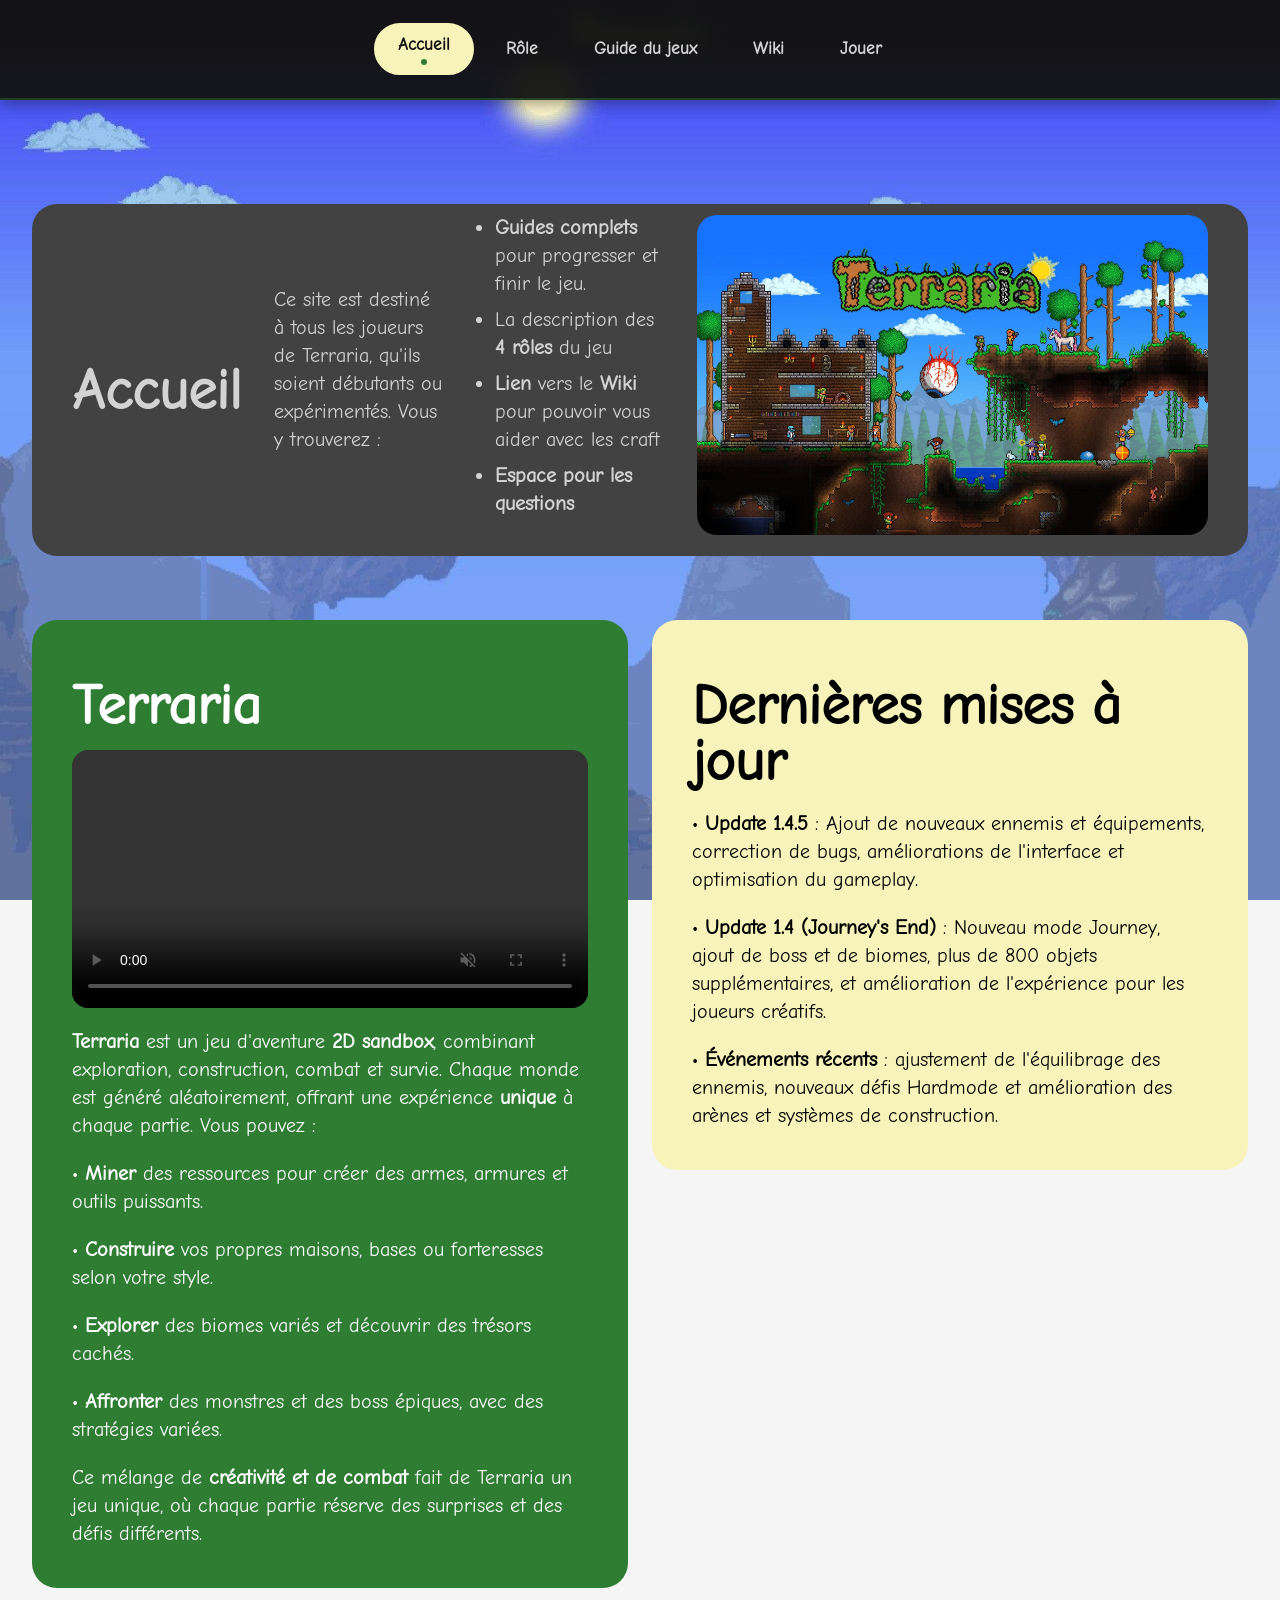
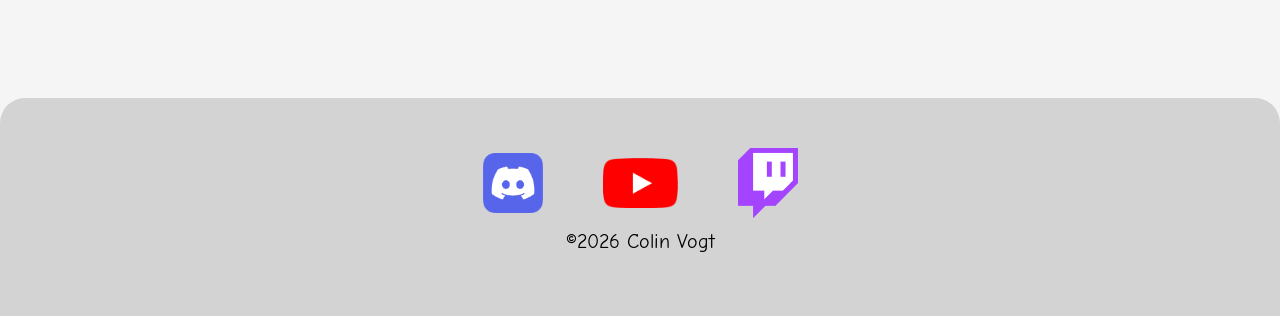
==== index.html @ 265a46be "Fini le site web" ====
<!DOCTYPE html>
<html lang="fr">
<head>
    <meta charset="UTF-8">
    <meta name="viewport" content="width=device-width, initial-scale=1.0">
    <title>Terraria | Fandom</title>
    <meta name="author" content="Colin Vogt">
    <meta name="description" content="Guide complet de Terraria.">
    <link rel="stylesheet" href="css/normalize.css"/>
    <link rel="stylesheet" href="css/main.css"/>
    <link rel="stylesheet" href="css/responsive.css"/>
    <link rel="apple-touch-icon" sizes="180x180" href="/img/apple-touch-icon.png">
    <link rel="icon" type="image/png" sizes="32x32" href="/img/favicon-32x32.png">
    <link rel="icon" type="image/png" sizes="16x16" href="/img/favicon-16x16.png">
    <link rel="manifest" href="./site.webmanifest">
</head>
<body class="Page-accueil">

<header>
    <img src="./img/HD-Terraria-Logo.webp" alt="Logo de Terraria" class="Logo" height="80px"/>
</header>

<main>

    <!-- Section Accueil -->
    <div class="Box-gris-foncee">
        <div class="introduction">
            <h1>Accueil</h1>
            <p>Ce site est destiné à tous les joueurs de Terraria, qu'ils soient débutants ou expérimentés.
                Vous y trouverez :</p>
            <ul>
                <li><strong>Guides complets</strong> pour progresser et finir le jeu.</li>
                <li>La description des <strong>4 rôles</strong> du jeu</li>
                <li><strong>Lien</strong> vers le <strong>Wiki</strong> pour pouvoir vous aider avec les craft</li>
                <li><strong>Espace pour les questions</strong></li>
            </ul>
            <img src="img/Terarria.jpg" alt="Bannière Terraria"/>
        </div>
    </div>

    <!-- Section Terraria intro -->
    <div class="Box-verte">
        <div class="Description">
            <h1>Terraria</h1>

            <div class="video-placeholder">
                <video autoplay muted loop playsinline controls>
                    <source src="/Video/Gameplay-Terraria.mp4" type="video/mp4"/>
                </video>
            </div>

            <p><strong>Terraria</strong> est un jeu d'aventure <strong>2D sandbox</strong>, combinant exploration,
                construction, combat et survie. Chaque monde est généré aléatoirement, offrant une expérience
                <strong>unique</strong> à chaque partie. Vous pouvez :</p>

            <p>• <strong>Miner</strong> des ressources pour créer des armes, armures et outils puissants.</p>
            <p>• <strong>Construire</strong> vos propres maisons, bases ou forteresses selon votre style.</p>
            <p>• <strong>Explorer</strong> des biomes variés et découvrir des trésors cachés.</p>
            <p>• <strong>Affronter</strong> des monstres et des boss épiques, avec des stratégies variées.</p>

            <p>Ce mélange de <strong>créativité et de combat</strong> fait de Terraria un jeu unique,
                où chaque partie réserve des surprises et des défis différents.</p>
        </div>
    </div>

    <!-- Section Mises à jour -->
    <div class="Box-jaune">
        <div class="Mise-a-jour">
            <h1>Dernières mises à jour</h1>
            <p>• <strong>Update 1.4.5</strong> : Ajout de nouveaux ennemis et équipements, correction de bugs,
                améliorations de l'interface et optimisation du gameplay.</p>
            <p>• <strong>Update 1.4 (Journey's End)</strong> : Nouveau mode Journey, ajout de boss et de biomes,
                plus de 800 objets supplémentaires, et amélioration de l'expérience pour les joueurs créatifs.</p>
            <p>• <strong>Événements récents</strong> : ajustement de l'équilibrage des ennemis, nouveaux défis
                Hardmode et amélioration des arènes et systèmes de construction.</p>
        </div>
    </div>

</main>

<footer>
    <nav class="reseau-sociaux">
        <a href="https://discord.gg/MsZWSTrvD7" target="_blank" rel="noopener noreferrer">
            <img src="./img/logo_discord.png" alt="Logo de discord" width="60" height="60"/>
        </a>
        <a href="https://www.youtube.com/@Colpome" target="_blank" rel="noopener noreferrer">
            <img src="./img/Logo_youtube.png" alt="Logo de Youtube" width="75" height="50"/>
        </a>
        <a href="https://www.twitch.tv/colpome" target="_blank" rel="noopener noreferrer">
            <img src="./img/Logo_twitch.png" alt="Logo de Twitch" width="60" height="70"/>
        </a>
    </nav>
    &copy;2026 Colin Vogt
</footer>

<!-- Checkbox cachée qui contrôle le menu -->
<input type="checkbox" id="toggle-menu"/>

<!-- Cercle avec l'arbre = label cliquable -->
<label for="toggle-menu" class="cercle-fixe">
    <img src="./img/Arbre_Terraria.png" alt="Ouvrir le menu de navigation"/>
</label>

<!-- Menu -->
<nav class="menu-flottant">
    <a href="index.html" class="menu-btn actif">Accueil</a>
    <a href="role.html" class="menu-btn">Rôle</a>
    <a href="intro_guide.html" class="menu-btn">Guide du jeux</a>
    <a href="https://terraria.wiki.gg/" class="menu-btn" target="_blank" rel="noopener noreferrer">Wiki</a>
    <a href="https://store.steampowered.com/app/105600/Terraria/" class="menu-btn" target="_blank" rel="noopener noreferrer">Jouer</a>
</nav>

</body>
</html>
---- css/main.css ----
/* ========================================
   FONTS
   ======================================== */

@font-face {
    font-display: swap;
    font-family: 'Comic Neue';
    font-style: normal;
    font-weight: 400;
    src: url('../fonts/comic-neue-v9-latin-regular.woff2') format('woff2');
}

/********** RESET & BASE **********/

* {
    box-sizing: border-box;
}

body {
    font-family: 'Comic Neue', 'Comic Sans MS', cursive;
    font-weight: 400;
    font-size: 18px;
    line-height: 1.4;
    color: #FFFFFF;
    background-color: whitesmoke;
    max-width: calc(100% - 23px);
    margin: auto;
    background-image: url("../img/terraria-biome-background-h1bm9hfi6el9yrfu.jpg");
    background-position: top;
    background-repeat: no-repeat;
    background-size: cover;
    background-attachment: fixed;
}

a {
    color: #FFFFFF;
    text-decoration: none;
    padding: 0;
    margin: 0;
}

a:hover {
    color: #424242;
}

/********** HEADER - centré **********/

header {
    position: fixed;
    top: 0;
    left: 0;
    width: 100%;
    display: flex;
    justify-content: center;
    z-index: 900;
    pointer-events: none;
}

header img {
    height: 80px;
    width: auto;
    pointer-events: all;
}

/********** BOXES - STYLES COMMUNS **********/

.Box-gris-foncee,
.Box-gris-claire,
.Box-verte,
.Box-jaune,
.Box-violet,
.Box-noir {
    border-radius: 25px;
    padding: 0 40px 20px;
    margin: 20px 0;
}

.Box-gris-foncee h1,
.Box-gris-claire h1,
.Box-verte h1,
.Box-jaune h1,
.Box-violet h1,
.Box-noir h1 {
    padding-top: 20px;
    font-size: 48px;
    font-weight: 700;
    line-height: 1;
    margin-bottom: 16px;
}

.Box-gris-foncee h2,
.Box-gris-claire h2,
.Box-verte h2,
.Box-jaune h2,
.Box-violet h2,
.Box-noir h2 {
    padding-top: 20px;
    font-size: 36px;
    font-weight: 700;
    line-height: 1;
    margin-bottom: 16px;
}

.Box-gris-foncee h3,
.Box-gris-claire h3,
.Box-verte h3,
.Box-jaune h3,
.Box-violet h3,
.Box-noir h3 {
    padding-top: 14px;
    font-size: 24px;
    font-weight: 700;
    line-height: 1;
    margin-bottom: 10px;
}

.Box-gris-foncee ul,
.Box-gris-claire ul,
.Box-verte ul,
.Box-jaune ul,
.Box-violet ul,
.Box-noir ul {
    padding-left: 20px;
    margin: 10px 0;
}

.Box-gris-foncee ol,
.Box-gris-claire ol,
.Box-verte ol,
.Box-jaune ol,
.Box-violet ol,
.Box-noir ol {
    padding-left: 20px;
    margin: 10px 0;
}

.Box-gris-foncee li,
.Box-gris-claire li,
.Box-verte li,
.Box-jaune li,
.Box-violet li,
.Box-noir li {
    margin-bottom: 8px;
}

/********** BOXES - COULEURS **********/

.Box-gris-foncee {
    background-color: #424242;
    color: #D3D3D3;
    margin-top: 110px;
}

.Box-gris-foncee img:not(.boss-icon):not(.liste-boss img) {
    display: block;
    max-width: 100%;
    width: 100%;
    height: auto;
    border-radius: 15px;
    margin-top: 10px;
}

.Box-gris-claire {
    background-color: #D3D3D3;
    color: #000000;
}

.Box-verte {
    background-color: #2E7D32;
    color: #FFFFFF;
}

.Box-verte video {
    max-width: 100%;
    width: 100%;
    border-radius: 12px;
}

.Box-jaune {
    background-color: #F7F3BB;
    color: #000000;
}

.Box-violet {
    background-color: #6A1B9A;
    color: #FFFFFF;
}

.Box-noir {
    background-color: #111111;
    color: #D3D3D3;
}

/********** VIDEO PLACEHOLDER **********/

.video-placeholder {
    border-radius: 12px;
    display: flex;
    align-items: center;
    justify-content: center;
    margin: 16px 0;
}

.video-placeholder p {
    font-size: 36px;
    font-weight: 700;
    color: #111;
}

/********** BOUTON PASSER À LA SUITE **********/

.btn-suite {
    display: block;
    background-color: #2E7D32;
    color: #fff ;
    font-family: 'Comic Neue', 'Comic Sans MS', cursive;
    font-size: 28px;
    font-weight: 700;
    text-align: center;
    text-decoration: none;
    padding: 20px 30px;
    border-radius: 20px;
    margin: 20px auto 10px;
    width: 100%;
    line-height: 1.3;
    box-shadow: 3px 3px 8px rgba(0,0,0,0.3);
    transition: background-color 0.2s ease, transform 0.1s ease;
}

.btn-suite:hover {
    background-color: #1b5e20;
    color: #fff ;
    transform: scale(1.02);
}

/********** TABLEAU GUIDE **********/

.tableau-guide {
    width: 100%;
    border-collapse: collapse;
    margin-top: 16px;
    font-size: 16px;
}

.tableau-guide th {
    background-color: #9E8A00;
    color: #fff;
    padding: 10px 14px;
    text-align: left;
    font-weight: 700;
    border: 1px solid #7a6a00;
}

.tableau-guide td {
    padding: 0;
    border: 1px solid #ccc;
    background-color: rgba(255,255,255,0.6);
    color: #111;
}

.tableau-guide tr:nth-child(even) td {
    background-color: rgba(255,255,240,0.8);
}

.tableau-guide td a {
    display: block;
    padding: 10px 14px;
    color: #111;
    text-decoration: none;
    width: 100%;
    height: 100%;
    transition: background-color 0.2s ease, color 0.2s ease;
}

.tableau-guide td a:hover {
    background-color: #2E7D32;
    color: #fff;
    font-weight: 700;
}

.tableau-guide td:last-child {
    padding: 10px 14px;
}

/********** BOXES ROLES - bannière image + titre superposé **********/

.Box-role {
    border-radius: 25px;
    margin: 20px 0;
    overflow: hidden;
}

.Box-role__banniere {
    position: relative;
    width: 100%;
    height: 160px;
}

.Box-role__img {
    width: 100%;
    height: 100%;
    object-fit: cover;
    display: block;
}

.Box-role__titre {
    position: absolute;
    top: 50%;
    left: 50%;
    transform: translate(-50%, -50%);
    font-family: 'Comic Neue', 'Comic Sans MS', cursive;
    font-size: 48px;
    font-weight: 700;
    line-height: 1;
    margin: 0;
    text-align: center;
    white-space: nowrap;
    color: #fff;
    text-shadow:
            -2px -2px 0 #000,
            2px -2px 0 #000,
            -2px  2px 0 #000,
            2px  2px 0 #000,
            0px  3px 8px rgba(0,0,0,0.7);
}

.Box-role__contenu {
    padding: 20px 30px 24px;
}

.Box-role__contenu p {
    margin-bottom: 12px;
}

.Box-role__contenu ul {
    padding-left: 20px;
    margin: 10px 0 12px;
}

.Box-role__contenu li {
    margin-bottom: 6px;
}

.Box-role--jaune { background-color: #F7F3BB; color: #000; }
.Box-role--violet { background-color: #3a006f; color: #fff; }
.Box-role--vert { background-color: #2E7D32; color: #fff; }
.Box-role--gris { background-color: #424242; color: #D3D3D3; }

/********** BOSS HEADER - titre + icône côte à côte **********/

.boss-header {
    display: flex;
    align-items: center;
    gap: 12px;
    flex-wrap: wrap;
    padding-top: 20px;
    margin-bottom: 16px;
}

.boss-header h2 {
    padding-top: 0;
    margin-bottom: 0;
    flex: 1;
}

.boss-icon {
    width: 36px;
    height: 36px;
    object-fit: contain;
    flex-shrink: 0;
    image-rendering: pixelated;
}

/********** LISTE DES BOSS avec icônes **********/

.liste-boss {
    list-style: none;
    padding-left: 0;
}

.liste-boss li {
    margin-bottom: 10px;
}

.liste-boss a {
    display: flex;
    align-items: center;
    gap: 10px;
    color: #D3D3D3;
    font-style: italic;
    font-size: 18px;
    text-decoration: none;
    transition: color 0.2s ease;
}

.liste-boss a:hover {
    color: #2E7D32 ;
    font-weight: 700;
}

.liste-boss img {
    width: 24px;
    height: 24px;
    object-fit: contain;
    flex-shrink: 0;
    image-rendering: pixelated;
}

/********** FOOTER **********/

footer {
    text-align: center;
    display: block;
    background-color: #D3D3D3;
    color: #000000;
    padding: 20px 30px 200px;
    margin: 30px 0 0;
    border-radius: 25px 25px 0 0;
}

footer .reseau-sociaux {
    display: flex;
    justify-content: space-between;
    padding: 20px 0 10px;
    width: 100%;
}

/********** MENU CSS PUR - checkbox cachée **********/

#toggle-menu {
    display: none;
}

.cercle-fixe {
    position: fixed;
    bottom: 80px;
    left: 50%;
    transform: translateX(-50%);
    width: 100px;
    height: 100px;
    background-color: white;
    border-radius: 50%;
    display: flex;
    border: 3px solid #000000;
    justify-content: center;
    align-items: flex-start;
    padding-top: 8px;
    box-shadow: 0 2px 6px rgba(0,0,0,0.3);
    z-index: 2000;
    cursor: pointer;
    transition: border-color 0.2s ease, box-shadow 0.2s ease;
}

.cercle-fixe:hover {
    box-shadow: 0 4px 12px rgba(0,0,0,0.4);
}

#toggle-menu:checked ~ .cercle-fixe {
    border-color: #2E7D32;
    box-shadow: 0 0 0 4px rgba(46,125,50,0.3);
}

.cercle-fixe img {
    width: 80px;
    height: 80px;
    object-fit: contain;
}

.menu-flottant {
    position: fixed;
    top: 0;
    left: 0;
    width: 100vw;
    height: 100vh;
    background-color: transparent;
    display: flex;
    flex-direction: column;
    justify-content: flex-start;
    align-items: center;
    gap: 12px;
    padding: 100px 20px 20px;
    z-index: 1500;
    transform: translateY(-100%);
    transition: transform 0.4s ease;
    pointer-events: none;
}

#toggle-menu:checked ~ .menu-flottant {
    transform: translateY(0);
    pointer-events: all;
}

/********** BOUTONS DU MENU **********/

.menu-btn {
    display: block;
    background-color: #D3D3D3;
    color: #111 ;
    font-family: 'Comic Neue', 'Comic Sans MS', cursive;
    font-size: 34px;
    font-weight: 700;
    text-decoration: none;
    padding: 26px 0;
    border-radius: 50px;
    border: 2px solid #555;
    box-shadow: 3px 3px 8px rgba(0,0,0,0.3);
    white-space: nowrap;
    transition: background-color 0.2s ease, transform 0.1s ease;
    width: 100%;
    text-align: center;
}

.menu-btn:hover {
    background-color: #2E7D32;
    color: #fff;
    transform: scale(1.02);
}

.menu-btn.actif {
    background-color: #F7F3BB;
    color: #111;
    border-color: #111;
}
---- css/responsive.css ----
/* =============================================
   RESPONSIVE.CSS
   Breakpoints : tablette (768px+) | desktop (1024px+)
   ============================================= */


/********** TABLETTE — 768px à 1023px **********/

@media (min-width: 768px) and (max-width: 1023px) {

    body {
        font-size: 19px;
    }

    header img {
        height: 95px;
    }

    /* Mise en page deux colonnes avec flexbox */
    main {
        display: flex;
        flex-wrap: wrap;
        gap: 16px;
        padding: 0 16px;
        align-items: flex-start;
    }

    /* Toutes les boxes prennent ~50% de la largeur (2 colonnes) */
    main > .Box-gris-foncee,
    main > .Box-gris-claire,
    main > .Box-verte,
    main > .Box-jaune,
    main > .Box-violet,
    main > .Box-noir {
        flex: 1 1 calc(50% - 8px);
        min-width: 280px;
    }

    /* Première et dernière box toujours pleine largeur */
    main > *:first-child,
    main > *:last-child {
        flex: 1 1 100%;
    }

    /* Box avec bouton "suite" en pleine largeur */
    .Box-jaune:has(.btn-suite),
    .Box-gris-claire:has(.btn-suite),
    .Box-verte:has(.btn-suite) {
        flex: 1 1 100%;
    }

    /* Bouton retour accueil */
    main > a.btn-suite {
        flex: 1 1 100%;
    }

    /* Menu mobile : boutons un peu plus petits */
    .menu-btn {
        font-size: 28px;
    }

    /* Cercle de navigation : jaune si la page actuelle est dans le menu */
    .menu-flottant:has(.menu-btn.actif) ~ .cercle-fixe,
    #toggle-menu:checked ~ .cercle-fixe {
        border-color: #F7F3BB;
        box-shadow: 0 0 0 4px rgba(247, 243, 187, 0.4);
    }

}


/********** DESKTOP — 1024px et plus **********/

@media (min-width: 1024px) {

    /********** BASE & BODY **********/

    body {
        max-width: 1280px;
        margin: 0 auto;
        font-size: 20px;
    }


    /********** HEADER **********/

    header {
        background: linear-gradient(to bottom, rgba(0, 0, 0, 0.7) 60%, transparent);
        padding: 8px 0 20px;
    }

    header img {
        height: 50px;
    }


    /********** NAVIGATION — masquer le menu mobile **********/

    /* On cache l'interrupteur checkbox et le cercle cliquable */
    #toggle-menu {
        display: none;
    }

    .cercle-fixe {
        display: none;
    }


    /********** NAVBAR DESKTOP **********/

    /* Le menu mobile devient une vraie barre de navigation fixe en haut */
    .menu-flottant {
        display: flex;
        position: fixed;
        top: 0;
        left: 0;
        width: 100%;
        height: 100px;
        background-color: rgba(20, 20, 20, 0.96);
        backdrop-filter: blur(8px);
        flex-direction: row;
        justify-content: center;
        align-items: center;
        gap: 8px;
        padding: 0 40px;
        transform: none;
        pointer-events: all;
        z-index: 2000;
        border-bottom: 2px solid rgba(46, 125, 50, 0.4);
        box-shadow: 0 2px 16px rgba(0, 0, 0, 0.45);
    }

    /* Espace réservé pour ne pas que le contenu passe sous la navbar */
    body::before {
        content: '';
        display: block;
        height: 70px;
    }


    /********** BOUTONS DE LA NAVBAR **********/

    .menu-btn {
        font-size: 17px;
        padding: 8px 22px;
        border-radius: 30px;
        border: 2px solid transparent;
        width: auto;
        min-width: unset;
        white-space: nowrap;
        background-color: transparent;
        color: #D3D3D3;
        box-shadow: none;
        transition: background-color 0.2s ease, color 0.2s ease, border-color 0.2s ease;
    }

    .menu-btn:hover {
        background-color: #2E7D32;
        color: #fff;
        transform: none;
        border-color: #2E7D32;
    }

    /* Page actuellement visitée : fond jaune clair */
    .menu-btn.actif {
        background-color: #F7F3BB;
        color: #111;
        border-color: #F7F3BB;
    }

    /* Petit point lumineux sous le bouton actif */
    .menu-btn.actif::after {
        content: '';
        display: block;
        width: 6px;
        height: 6px;
        background-color: #2E7D32;
        border-radius: 50%;
        margin: 3px auto 0;
    }


    /********** MAIN — MISE EN PAGE FLEXBOX **********/

    main {
        display: flex;
        flex-wrap: wrap;
        gap: 24px;
        padding: 24px 32px 60px;
        align-items: flex-start;
        margin-top: 0;
    }

    /* Toutes les boxes : deux colonnes égales par défaut */
    main > .Box-gris-foncee,
    main > .Box-gris-claire,
    main > .Box-verte,
    main > .Box-jaune,
    main > .Box-violet,
    main > .Box-noir {
        flex: 1 1 calc(50% - 12px);
        min-width: 300px;
    }

    /* Première box toujours pleine largeur */
    main > *:first-child {
        flex: 1 1 100%;
    }

    /* Box avec bouton "suite" ou "retour" en pleine largeur */
    .Box-jaune:has(.btn-suite),
    .Box-gris-claire:has(.btn-suite),
    .Box-verte:has(.btn-suite) {
        flex: 1 1 100%;
    }

    /* Box avec le tableau guide : pleine largeur */
    .Box-jaune:has(.tableau-guide) {
        flex: 1 1 100%;
    }

    /* Bouton retour accueil (lien direct dans le main) */
    main > a.btn-suite {
        flex: 1 1 100%;
        max-width: 500px;
        margin: 0 auto 20px;
    }


    /********** BOUTON "PASSER À LA SUITE" **********/

    .btn-suite {
        display: block;
        max-width: 500px;
        margin: 20px auto 10px;
        font-size: 32px;
        padding: 24px 60px;
    }


    /********** BOXES — TAILLE DE TEXTE DESKTOP **********/

    .Box-gris-foncee h1,
    .Box-gris-claire h1,
    .Box-verte h1,
    .Box-jaune h1,
    .Box-violet h1,
    .Box-noir h1 {
        font-size: 56px;
    }

    .Box-gris-foncee h2,
    .Box-gris-claire h2,
    .Box-verte h2,
    .Box-jaune h2,
    .Box-violet h2,
    .Box-noir h2 {
        font-size: 40px;
    }

    .Box-gris-foncee h3,
    .Box-gris-claire h3,
    .Box-verte h3,
    .Box-jaune h3,
    .Box-violet h3,
    .Box-noir h3 {
        font-size: 28px;
    }


    /********** BOX RÔLES **********/

    .Box-role {
        flex: 1 1 calc(50% - 12px);
        min-width: 280px;
        margin: 0;
    }

    .Box-role__banniere {
        height: 200px;
    }

    .Box-role__titre {
        font-size: 56px;
    }


    /********** TABLEAU GUIDE **********/

    .tableau-guide {
        font-size: 18px;
    }

    .tableau-guide th,
    .tableau-guide td {
        padding: 14px 20px;
    }


    /********** BOSS — ICÔNES ET LISTE **********/

    .boss-icon {
        width: 48px;
        height: 48px;
    }

    .liste-boss img {
        width: 32px;
        height: 32px;
    }

    .liste-boss a {
        font-size: 20px;
        gap: 14px;
    }


    /********** VIDÉO **********/

    .Box-verte video {
        border-radius: 16px;
    }


    /********** FOOTER **********/

    footer {
        flex: 1 1 100%;
        border-radius: 25px 25px 0 0;
        padding: 30px 60px 60px;
    }

    footer .reseau-sociaux {
        justify-content: center;
        gap: 60px;
    }

    footer .reseau-sociaux a {
        display: flex;
        align-items: center;
    }


    /********** PAGE ACCUEIL — intro + image côte à côte **********/

    .Page-accueil main > .Box-gris-foncee:first-child .introduction {
        display: flex;
        flex-direction: row;
        gap: 30px;
        align-items: center;
    }

    /* Le texte prend l'espace disponible */
    .Page-accueil main > .Box-gris-foncee:first-child .introduction > *:not(img) {
        flex: 1;
    }

    /* L'image occupe la moitié de la box */
    .Page-accueil main > .Box-gris-foncee:first-child .introduction img {
        flex: 0 0 45%;
        max-width: 45%;
        border-radius: 20px;
        height: auto;
        object-fit: cover;
        order: 2;
    }


    /********** PAGE GUIDE — intro centrée **********/

    .Page-guide main > .Box-gris-foncee:first-child .introduction {
        max-width: 800px;
        margin: 0 auto;
    }


    /********** SCROLLBAR PERSONNALISÉE **********/

    ::-webkit-scrollbar {
        width: 10px;
    }

    ::-webkit-scrollbar-track {
        background: #1a1a1a;
    }

    ::-webkit-scrollbar-thumb {
        background: #2E7D32;
        border-radius: 5px;
    }

    ::-webkit-scrollbar-thumb:hover {
        background: #1b5e20;
    }

}
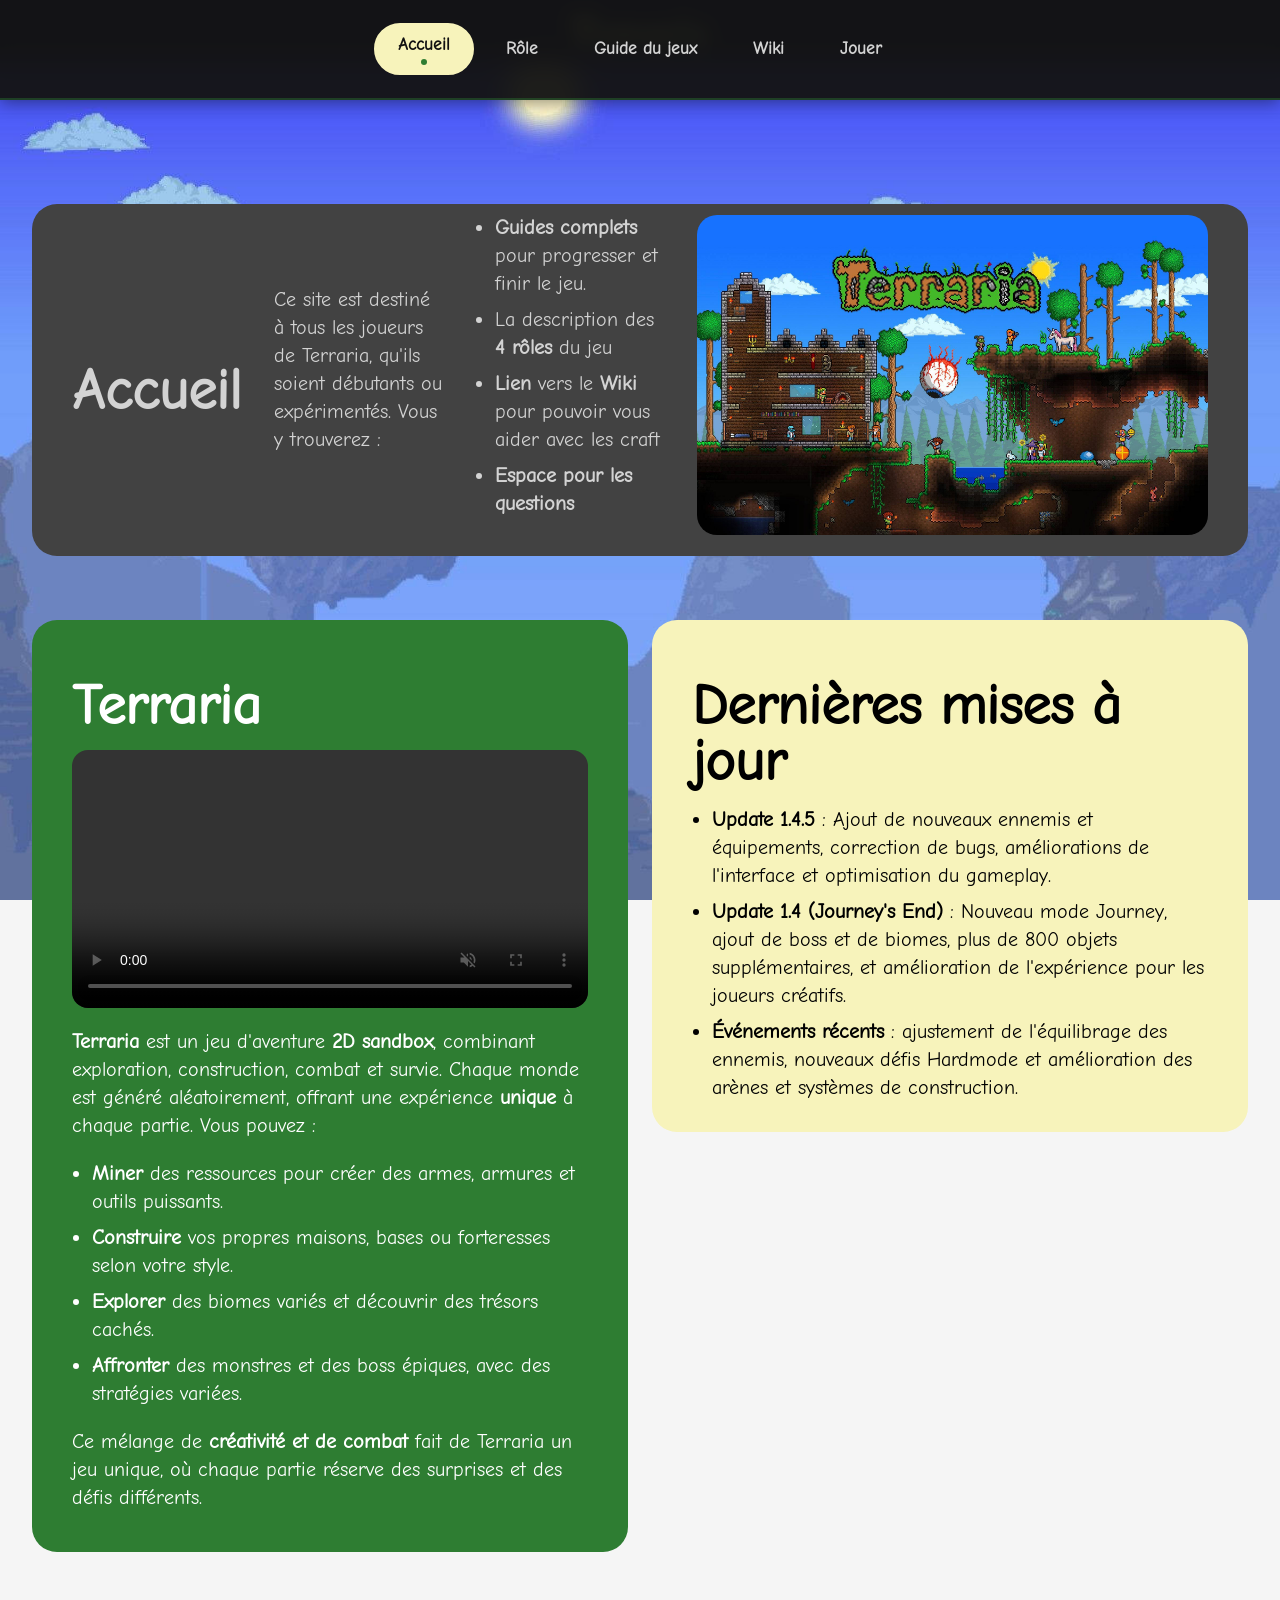
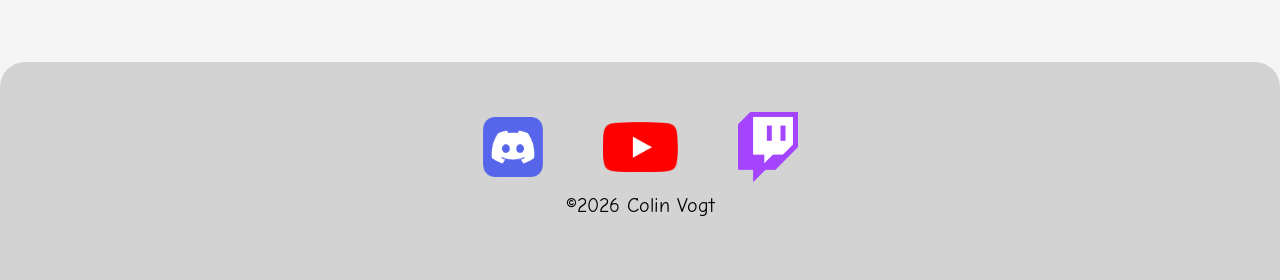
==== commit f1f9fdd7: "Modifier quelques erreurs dans le code" ====
--- a/index.html
+++ b/index.html
@@ -1,14 +1,20 @@
 <!DOCTYPE html>
 <html lang="fr">
 <head>
+    <!-- charset -->
     <meta charset="UTF-8">
+    <!-- viewport -->
     <meta name="viewport" content="width=device-width, initial-scale=1.0">
     <title>Terraria | Fandom</title>
+    <!-- auteur -->
     <meta name="author" content="Colin Vogt">
+    <!-- description -->
     <meta name="description" content="Guide complet de Terraria.">
+    <!-- feuilles de style -->
     <link rel="stylesheet" href="css/normalize.css"/>
     <link rel="stylesheet" href="css/main.css"/>
     <link rel="stylesheet" href="css/responsive.css"/>
+    <!-- favicon -->
     <link rel="apple-touch-icon" sizes="180x180" href="/img/apple-touch-icon.png">
     <link rel="icon" type="image/png" sizes="32x32" href="/img/favicon-32x32.png">
     <link rel="icon" type="image/png" sizes="16x16" href="/img/favicon-16x16.png">
@@ -16,33 +22,47 @@
 </head>
 <body class="Page-accueil">
 
+<!-- header -->
 <header>
     <img src="./img/HD-Terraria-Logo.webp" alt="Logo de Terraria" class="Logo" height="80px"/>
 </header>
 
+<!-- main -->
 <main>
 
-    <!-- Section Accueil -->
+
     <div class="Box-gris-foncee">
+        <!-- introduction -->
         <div class="introduction">
             <h1>Accueil</h1>
             <p>Ce site est destiné à tous les joueurs de Terraria, qu'ils soient débutants ou expérimentés.
                 Vous y trouverez :</p>
+
             <ul>
-                <li><strong>Guides complets</strong> pour progresser et finir le jeu.</li>
-                <li>La description des <strong>4 rôles</strong> du jeu</li>
-                <li><strong>Lien</strong> vers le <strong>Wiki</strong> pour pouvoir vous aider avec les craft</li>
-                <li><strong>Espace pour les questions</strong></li>
+                <li>
+                    <strong>Guides complets</strong> pour progresser et finir le jeu.
+                </li>
+                <li>
+                    La description des <strong>4 rôles</strong> du jeu
+                </li>
+                <li>
+                    <strong>Lien</strong> vers le <strong>Wiki</strong> pour pouvoir vous aider avec les craft
+                </li>
+                <li>
+                    <strong>Espace pour les questions</strong>
+                </li>
             </ul>
             <img src="img/Terarria.jpg" alt="Bannière Terraria"/>
         </div>
     </div>
 
-    <!-- Section Terraria intro -->
+
     <div class="Box-verte">
+        <!-- description terraria -->
         <div class="Description">
             <h1>Terraria</h1>
 
+            <!-- vidéo gameplay -->
             <div class="video-placeholder">
                 <video autoplay muted loop playsinline controls>
                     <source src="/Video/Gameplay-Terraria.mp4" type="video/mp4"/>
@@ -53,32 +73,54 @@
                 construction, combat et survie. Chaque monde est généré aléatoirement, offrant une expérience
                 <strong>unique</strong> à chaque partie. Vous pouvez :</p>
 
-            <p>• <strong>Miner</strong> des ressources pour créer des armes, armures et outils puissants.</p>
-            <p>• <strong>Construire</strong> vos propres maisons, bases ou forteresses selon votre style.</p>
-            <p>• <strong>Explorer</strong> des biomes variés et découvrir des trésors cachés.</p>
-            <p>• <strong>Affronter</strong> des monstres et des boss épiques, avec des stratégies variées.</p>
+            <ul>
+                <li>
+                    <strong>Miner</strong> des ressources pour créer des armes, armures et outils puissants.
+                </li>
+                <li>
+                    <strong>Construire</strong> vos propres maisons, bases ou forteresses selon votre style.
+                </li>
+                <li>
+                    <strong>Explorer</strong> des biomes variés et découvrir des trésors cachés.
+                </li>
+                <li>
+                    <strong>Affronter</strong> des monstres et des boss épiques, avec des stratégies variées.
+                </li>
+            </ul>
+
 
             <p>Ce mélange de <strong>créativité et de combat</strong> fait de Terraria un jeu unique,
                 où chaque partie réserve des surprises et des défis différents.</p>
         </div>
     </div>
 
-    <!-- Section Mises à jour -->
+
     <div class="Box-jaune">
+        <!-- mises à jour -->
         <div class="Mise-a-jour">
             <h1>Dernières mises à jour</h1>
-            <p>• <strong>Update 1.4.5</strong> : Ajout de nouveaux ennemis et équipements, correction de bugs,
-                améliorations de l'interface et optimisation du gameplay.</p>
-            <p>• <strong>Update 1.4 (Journey's End)</strong> : Nouveau mode Journey, ajout de boss et de biomes,
-                plus de 800 objets supplémentaires, et amélioration de l'expérience pour les joueurs créatifs.</p>
-            <p>• <strong>Événements récents</strong> : ajustement de l'équilibrage des ennemis, nouveaux défis
-                Hardmode et amélioration des arènes et systèmes de construction.</p>
+            <ul>
+                <li>
+                    <strong>Update 1.4.5</strong> : Ajout de nouveaux ennemis et équipements, correction de bugs,
+                    améliorations de l'interface et optimisation du gameplay.
+                </li>
+                <li>
+                    <strong>Update 1.4 (Journey's End)</strong> : Nouveau mode Journey, ajout de boss et de biomes,
+                    plus de 800 objets supplémentaires, et amélioration de l'expérience pour les joueurs créatifs.
+                </li>
+                <li>
+                    <strong>Événements récents</strong> : ajustement de l'équilibrage des ennemis, nouveaux défis
+                    Hardmode et amélioration des arènes et systèmes de construction.
+                </li>
+            </ul>
         </div>
     </div>
 
 </main>
 
+<!-- footer -->
 <footer>
+    <!-- réseaux sociaux -->
     <nav class="reseau-sociaux">
         <a href="https://discord.gg/MsZWSTrvD7" target="_blank" rel="noopener noreferrer">
             <img src="./img/logo_discord.png" alt="Logo de discord" width="60" height="60"/>
@@ -93,21 +135,25 @@
     &copy;2026 Colin Vogt
 </footer>
 
-<!-- Checkbox cachée qui contrôle le menu -->
+
+<!-- checkbox cachée pour le menu -->
 <input type="checkbox" id="toggle-menu"/>
 
-<!-- Cercle avec l'arbre = label cliquable -->
+
+<!-- bouton cercle qui ouvre le menu -->
 <label for="toggle-menu" class="cercle-fixe">
     <img src="./img/Arbre_Terraria.png" alt="Ouvrir le menu de navigation"/>
 </label>
 
-<!-- Menu -->
+
+<!-- menu de navigation -->
 <nav class="menu-flottant">
-    <a href="index.html" class="menu-btn actif">Accueil</a>
+    <a href="index.html" class="menu-btn actif"><!-- page actuelle -->Accueil</a>
     <a href="role.html" class="menu-btn">Rôle</a>
     <a href="intro_guide.html" class="menu-btn">Guide du jeux</a>
     <a href="https://terraria.wiki.gg/" class="menu-btn" target="_blank" rel="noopener noreferrer">Wiki</a>
-    <a href="https://store.steampowered.com/app/105600/Terraria/" class="menu-btn" target="_blank" rel="noopener noreferrer">Jouer</a>
+    <a href="https://store.steampowered.com/app/105600/Terraria/" class="menu-btn" target="_blank"
+       rel="noopener noreferrer">Jouer</a>
 </nav>
 
 </body>
